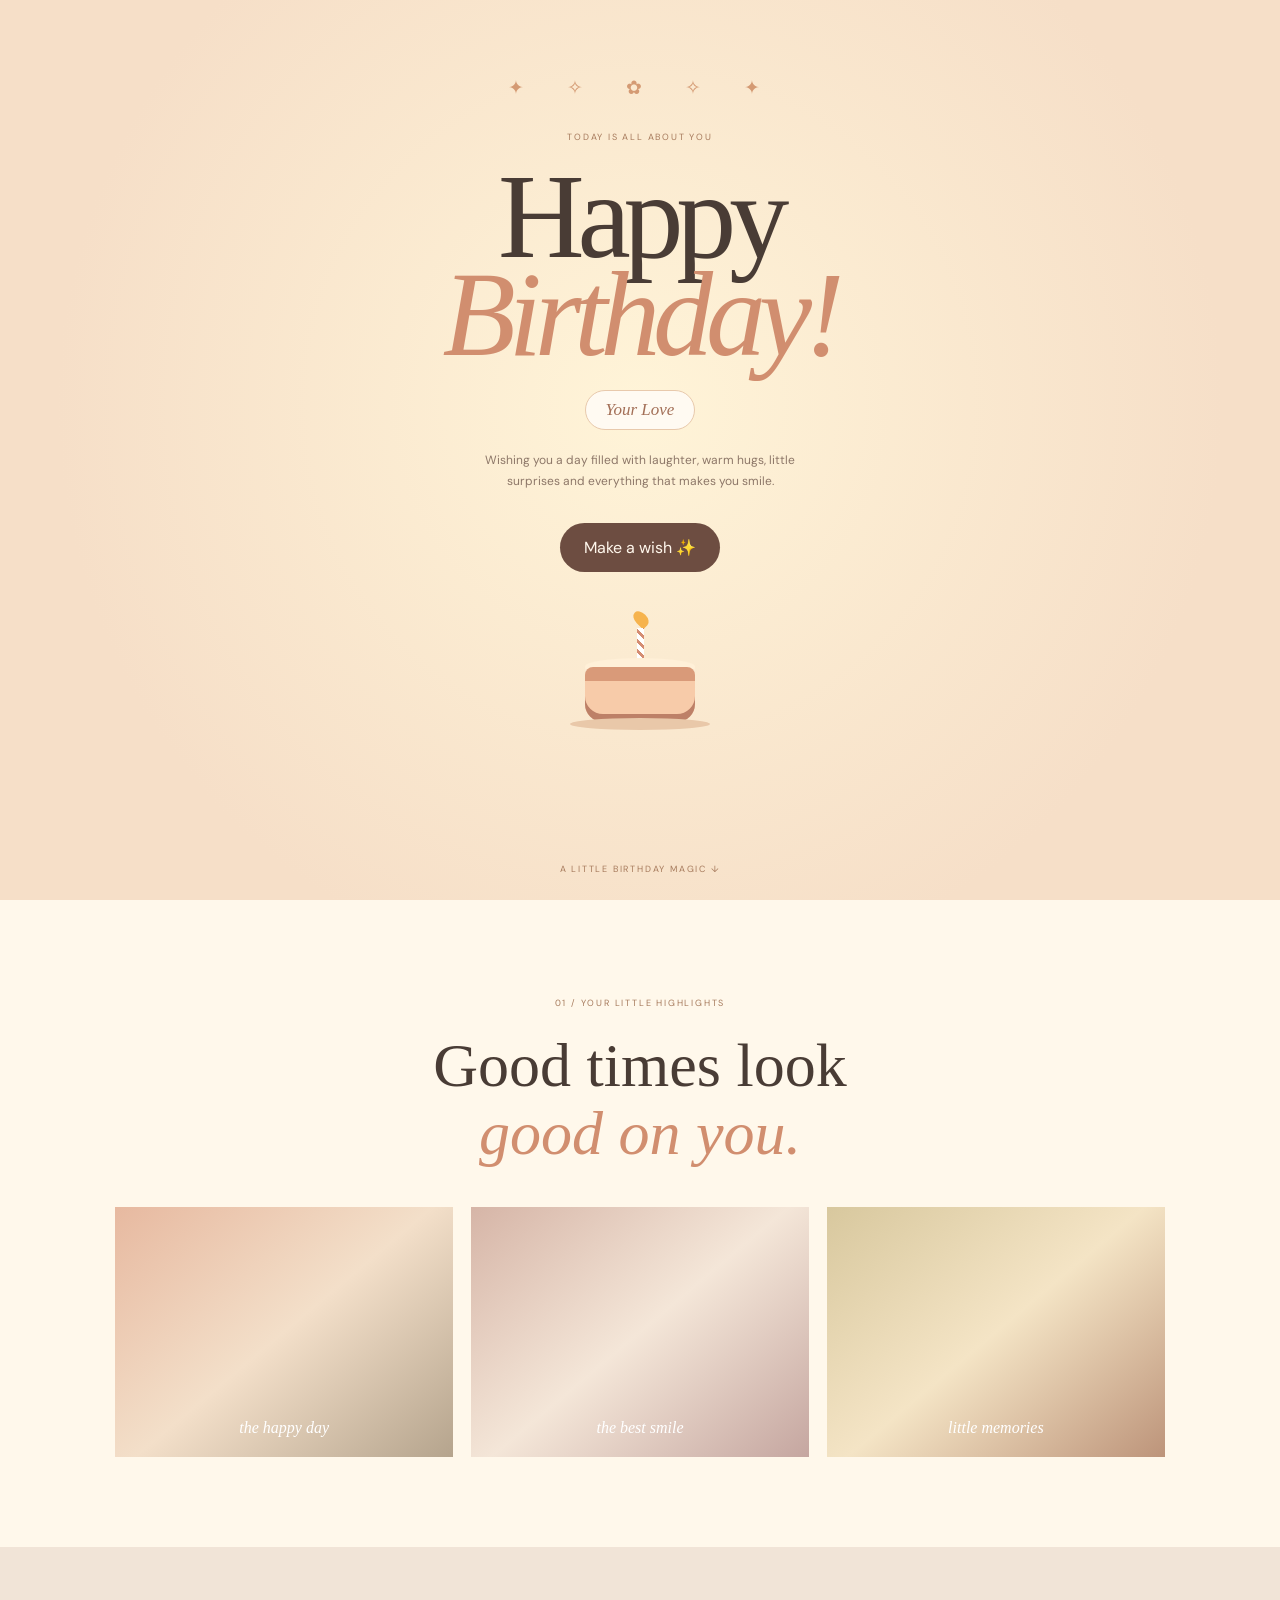
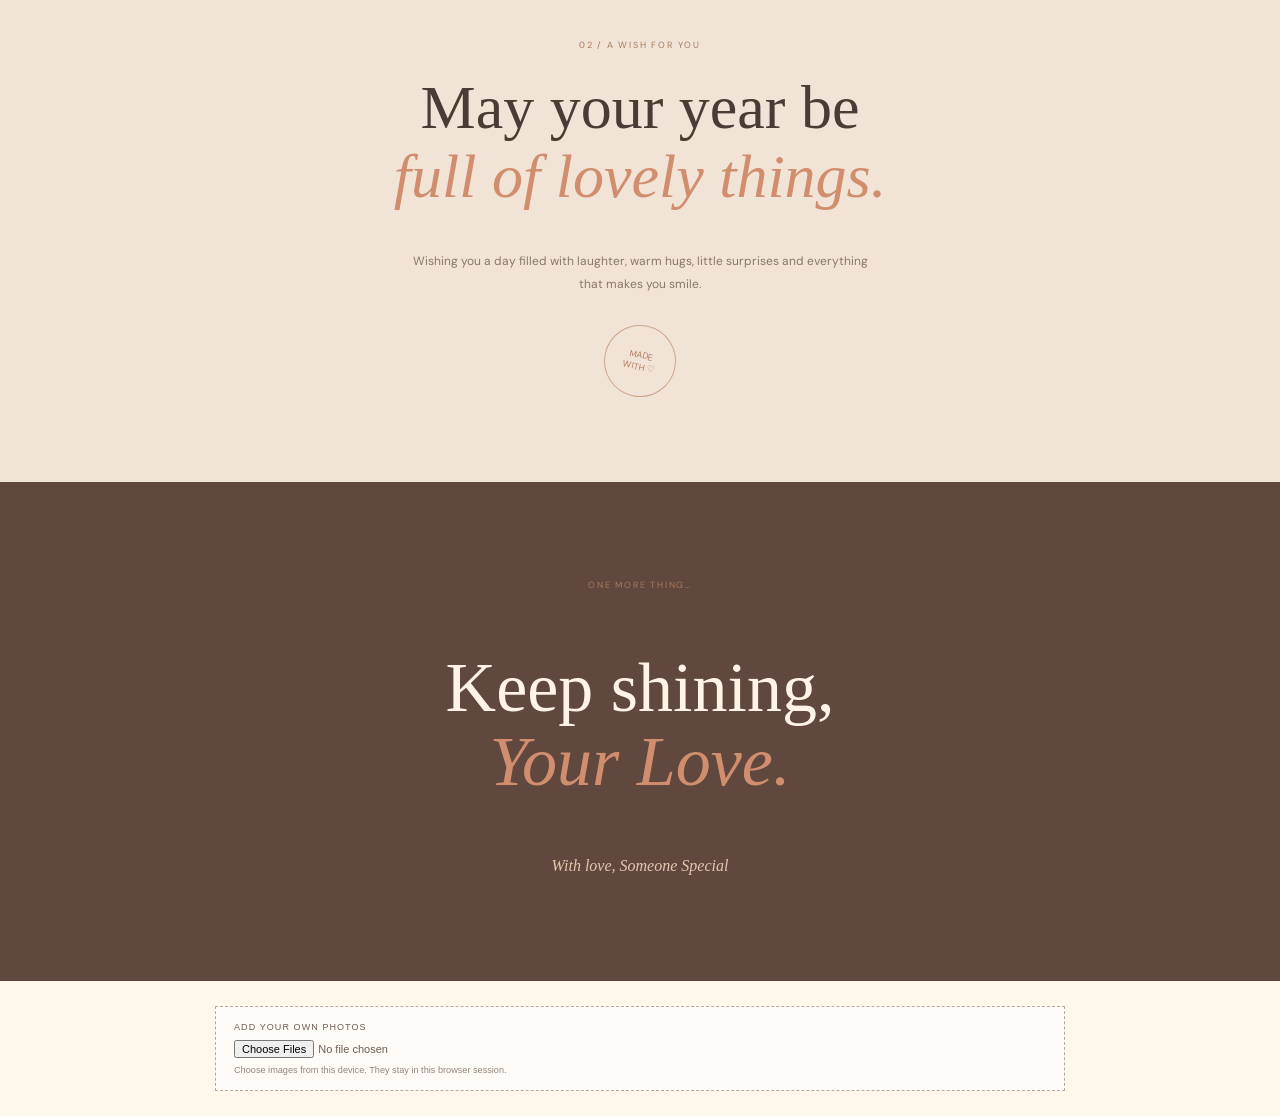
==== products/birthday-basic.html @ 86fb19fc "Add files via upload" ====
<!doctype html><html lang="en"><head><meta charset="utf-8"><meta name="viewport" content="width=device-width,initial-scale=1"><meta name="theme-color" content="#f7eee8"><title>BIRTHDAY CLASSIC — A Little Love Studio</title><link href="https://fonts.googleapis.com/css2?family=DM+Sans:wght@400;500;600&family=Playfair+Display:ital,wght@0,500;0,600;1,500&display=swap" rel="stylesheet"><style>*{box-sizing:border-box}html{scroll-behavior:smooth}body{margin:0;font-family:'DM Sans',Arial,sans-serif}button{font:inherit}body{background:#fff8eb;color:#493c35}.hero{text-align:center;min-height:100vh;padding:75px 20px 80px;position:relative;overflow:hidden;background:radial-gradient(circle at 50% 45%,#fff4d8,#f6dfc8 72%)}.sparkles{font-size:19px;letter-spacing:12px;color:#d49a73}.hero>small,.gallery>small,.wish-section>small,footer>small{font-size:9px;letter-spacing:.2em;color:#a67a5c}.hero>small{display:block;margin-top:30px}.hero h1{font:clamp(65px,12vw,120px)/.82 Georgia;letter-spacing:-.06em;margin:25px 0}.hero h1 i,.gallery h2 i,.wish-section h2 i,footer h2 i{color:#d18e6f;font-weight:400}.name{display:inline-block;background:#fffaf2;border:1px solid #e8c9ac;padding:9px 20px;border-radius:30px;font:italic 17px Georgia;color:#a36f57}.hero p{max-width:360px;margin:20px auto;color:#8d7768;font-size:12px;line-height:1.8}.hero button{border:0;border-radius:30px;background:#6d4d41;color:#fff7ec;padding:14px 24px;margin-top:10px;cursor:pointer}.cake{position:relative;width:150px;height:130px;margin:35px auto}.base{position:absolute;bottom:15px;left:20px;width:110px;height:55px;border-radius:8px 8px 18px 18px;background:linear-gradient(#d99a79 0 25%,#f7cba9 25%);box-shadow:inset 0 -8px #bd8067}.icing{position:absolute;bottom:62px;left:20px;width:110px;height:17px;background:#fff0d8;border-radius:50% 50% 8px 8px}.plate{position:absolute;bottom:7px;left:5px;width:140px;height:12px;border-radius:50%;background:#e9c8a9}.candle{position:absolute;bottom:79px;left:72px;width:7px;height:30px;background:repeating-linear-gradient(45deg,#fff 0 4px,#d58d72 4px 7px);z-index:2}.flame{position:absolute;bottom:109px;left:70px;width:12px;height:18px;border-radius:50% 50% 50% 0;transform:rotate(-45deg);background:#f6b34d;z-index:2;animation:flicker .7s infinite alternate}.down{position:absolute;bottom:25px;left:0;right:0}.gallery{padding:90px 9%;text-align:center}.gallery h2,.wish-section h2{font:clamp(38px,6vw,62px)/1.1 Georgia;margin:20px 0 40px}.gallery>div{display:grid;grid-template-columns:repeat(3,1fr);gap:18px}.gallery>div div{height:250px;display:grid;place-items:end center;padding:20px;background:linear-gradient(140deg,#e7b9a0,#f3dfc9,#b5a48d);color:white;font:italic 16px Georgia}.gallery>div div:nth-child(2){background:linear-gradient(140deg,#d6b5a7,#f4e6d8,#c5a6a0)}.gallery>div div:nth-child(3){background:linear-gradient(140deg,#d8c89e,#f4e4c5,#bd947a)}.wish-section{text-align:center;padding:85px 20px;background:#f1e4d7;position:relative}.wish-section p{max-width:470px;margin:auto;color:#8b7669;font-size:12px;line-height:1.9}.stamp{border:1px solid #d0a58c;border-radius:50%;width:72px;height:72px;display:grid;place-items:center;font-size:9px;color:#b37d63;margin:30px auto 0;transform:rotate(12deg)}footer{text-align:center;padding:90px 20px;background:#60483e;color:#fff4e7}footer h2{font:clamp(42px,7vw,70px)/1.05 Georgia}footer p{font:italic 16px Georgia;color:#e5c5ae}canvas{position:fixed;inset:0;pointer-events:none;z-index:10}@keyframes flicker{to{transform:rotate(-35deg) scale(.8)}}@media(max-width:650px){.gallery>div{grid-template-columns:1fr}.gallery>div div{height:220px}}</style></head><body><section class="hero"><div class="sparkles">✦　✧　✿　✧　✦</div><small>TODAY IS ALL ABOUT YOU</small><h1>Happy<br><i>Birthday!</i></h1><div class="name" id="recipient">Your Love</div><p id="message"></p><button id="wish">Make a wish ✨</button><div class="cake"><div class="flame"></div><div class="candle"></div><div class="icing"></div><div class="base"></div><div class="plate"></div></div><small class="down">A LITTLE BIRTHDAY MAGIC ↓</small></section><section class="gallery"><small>01 / YOUR LITTLE HIGHLIGHTS</small><h2>Good times look<br><i>good on you.</i></h2><div id="photos"><div>the happy day</div><div>the best smile</div><div>little memories</div></div></section><section class="wish-section"><small>02 / A WISH FOR YOU</small><h2>May your year be<br><i>full of lovely things.</i></h2><p id="wishText"></p><div class="stamp">MADE<br>WITH ♡</div></section><footer><small>ONE MORE THING…</small><h2>Keep shining,<br><i id="finalName">Your Love.</i></h2><p id="sender"></p></footer><canvas id="confetti"></canvas><div class="local-upload"><label for="localPhotos">ADD YOUR OWN PHOTOS</label><input id="localPhotos" type="file" accept="image/*" multiple><small>Choose images from this device. They stay in this browser session.</small></div><style>.local-upload{max-width:850px;margin:25px auto;padding:15px 18px;border:1px dashed #bba69a;background:#ffffff99;color:#6d5c52;font:11px Arial}.local-upload label{display:block;letter-spacing:.12em;font-size:9px;margin-bottom:8px}.local-upload input{max-width:100%;font-size:11px}.local-upload small{display:block;margin-top:7px;opacity:.75}#localPreview{display:flex;gap:8px;flex-wrap:wrap;margin-top:10px}#localPreview img{width:65px;height:65px;object-fit:cover;border-radius:3px}</style><script>const CONFIG={recipientName:'Your Love',senderName:'Someone Special',message:'Wishing you a day filled with laughter, warm hugs, little surprises and everything that makes you smile.',birthdayDate:'',photos:[],notes:[]};const $=s=>document.querySelector(s);$('#recipient').textContent=CONFIG.recipientName;$('#message').textContent=CONFIG.message;$('#wishText').textContent=CONFIG.message;$('#finalName').textContent=CONFIG.recipientName+'.';$('#sender').textContent='With love, '+CONFIG.senderName;if(CONFIG.photos.length){$('#photos').innerHTML='';CONFIG.photos.forEach((src,i)=>{let d=document.createElement('div');d.style.background=`center/cover url("${src}")`;d.textContent='memory '+(i+1);$('#photos').append(d)})}function confetti(){let c=$('#confetti'),x=c.getContext('2d');c.width=innerWidth;c.height=innerHeight;let a=Array.from({length:130},()=>({x:Math.random()*c.width,y:-20-Math.random()*c.height/2,v:2+Math.random()*4,s:3+Math.random()*5})),f=0;function draw(){x.clearRect(0,0,c.width,c.height);a.forEach(b=>{b.y+=b.v;x.fillStyle=['#d18e6f','#e9c99b','#a88e9d','#fff1d8'][Math.floor(Math.random()*4)];x.fillRect(b.x,b.y,b.s,b.s)});if(++f<150)requestAnimationFrame(draw)}draw()}$('#wish').onclick=()=>{confetti();$('#wishText').textContent='Your wish is on its way. Keep believing in lovely things. ✨'};
const localPicker=document.getElementById('localPhotos');if(localPicker){localPicker.addEventListener('change',e=>{const files=[...e.target.files].filter(f=>f.type.startsWith('image/'));const preview=document.getElementById('localPreview');preview.innerHTML='';files.forEach((file,i)=>{const reader=new FileReader();reader.onload=()=>{const src=reader.result;const im=document.createElement('img');im.src=src;im.alt='Selected photo '+(i+1);preview.appendChild(im);const target=document.getElementById('gallery')||document.getElementById('photos');if(target){if(target.id==='photos'&&target.querySelector('button')){const b=document.createElement('button');b.textContent=String(i+1).padStart(2,'0');b.dataset.cap='Your uploaded memory '+(i+1);b.style.background=`center/cover url("${src}")`;b.onclick=()=>{const light=document.getElementById('lightbox');if(light){light.classList.add('show');const img=document.getElementById('lightImg');if(img){img.style.display='block';img.src=src;}const txt=document.getElementById('lightText');if(txt)txt.textContent=b.dataset.cap;}};target.appendChild(b);}else{const card=document.createElement('div');card.style.background=`center/cover url("${src}")`;card.style.minHeight='150px';card.style.minWidth='120px';card.textContent='memory '+(i+1);target.appendChild(card);}}};reader.readAsDataURL(file);});});}
</script></body></html>
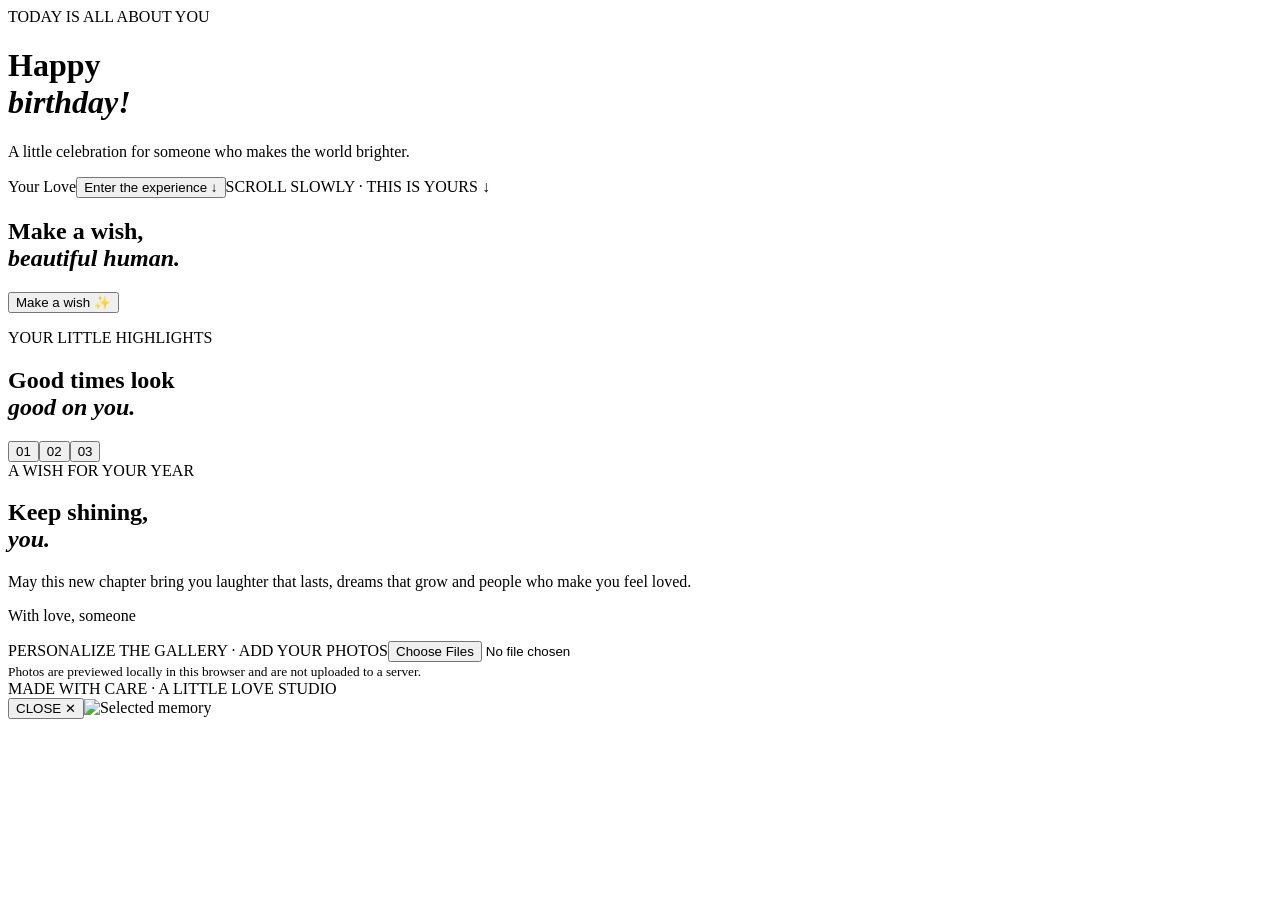
==== commit ccd1b081: "Add files via upload" ====
--- a/products/birthday-basic.html
+++ b/products/birthday-basic.html
@@ -1,3 +1,24 @@
-<!doctype html><html lang="en"><head><meta charset="utf-8"><meta name="viewport" content="width=device-width,initial-scale=1"><meta name="theme-color" content="#f7eee8"><title>BIRTHDAY CLASSIC — A Little Love Studio</title><link href="https://fonts.googleapis.com/css2?family=DM+Sans:wght@400;500;600&family=Playfair+Display:ital,wght@0,500;0,600;1,500&display=swap" rel="stylesheet"><style>*{box-sizing:border-box}html{scroll-behavior:smooth}body{margin:0;font-family:'DM Sans',Arial,sans-serif}button{font:inherit}body{background:#fff8eb;color:#493c35}.hero{text-align:center;min-height:100vh;padding:75px 20px 80px;position:relative;overflow:hidden;background:radial-gradient(circle at 50% 45%,#fff4d8,#f6dfc8 72%)}.sparkles{font-size:19px;letter-spacing:12px;color:#d49a73}.hero>small,.gallery>small,.wish-section>small,footer>small{font-size:9px;letter-spacing:.2em;color:#a67a5c}.hero>small{display:block;margin-top:30px}.hero h1{font:clamp(65px,12vw,120px)/.82 Georgia;letter-spacing:-.06em;margin:25px 0}.hero h1 i,.gallery h2 i,.wish-section h2 i,footer h2 i{color:#d18e6f;font-weight:400}.name{display:inline-block;background:#fffaf2;border:1px solid #e8c9ac;padding:9px 20px;border-radius:30px;font:italic 17px Georgia;color:#a36f57}.hero p{max-width:360px;margin:20px auto;color:#8d7768;font-size:12px;line-height:1.8}.hero button{border:0;border-radius:30px;background:#6d4d41;color:#fff7ec;padding:14px 24px;margin-top:10px;cursor:pointer}.cake{position:relative;width:150px;height:130px;margin:35px auto}.base{position:absolute;bottom:15px;left:20px;width:110px;height:55px;border-radius:8px 8px 18px 18px;background:linear-gradient(#d99a79 0 25%,#f7cba9 25%);box-shadow:inset 0 -8px #bd8067}.icing{position:absolute;bottom:62px;left:20px;width:110px;height:17px;background:#fff0d8;border-radius:50% 50% 8px 8px}.plate{position:absolute;bottom:7px;left:5px;width:140px;height:12px;border-radius:50%;background:#e9c8a9}.candle{position:absolute;bottom:79px;left:72px;width:7px;height:30px;background:repeating-linear-gradient(45deg,#fff 0 4px,#d58d72 4px 7px);z-index:2}.flame{position:absolute;bottom:109px;left:70px;width:12px;height:18px;border-radius:50% 50% 50% 0;transform:rotate(-45deg);background:#f6b34d;z-index:2;animation:flicker .7s infinite alternate}.down{position:absolute;bottom:25px;left:0;right:0}.gallery{padding:90px 9%;text-align:center}.gallery h2,.wish-section h2{font:clamp(38px,6vw,62px)/1.1 Georgia;margin:20px 0 40px}.gallery>div{display:grid;grid-template-columns:repeat(3,1fr);gap:18px}.gallery>div div{height:250px;display:grid;place-items:end center;padding:20px;background:linear-gradient(140deg,#e7b9a0,#f3dfc9,#b5a48d);color:white;font:italic 16px Georgia}.gallery>div div:nth-child(2){background:linear-gradient(140deg,#d6b5a7,#f4e6d8,#c5a6a0)}.gallery>div div:nth-child(3){background:linear-gradient(140deg,#d8c89e,#f4e4c5,#bd947a)}.wish-section{text-align:center;padding:85px 20px;background:#f1e4d7;position:relative}.wish-section p{max-width:470px;margin:auto;color:#8b7669;font-size:12px;line-height:1.9}.stamp{border:1px solid #d0a58c;border-radius:50%;width:72px;height:72px;display:grid;place-items:center;font-size:9px;color:#b37d63;margin:30px auto 0;transform:rotate(12deg)}footer{text-align:center;padding:90px 20px;background:#60483e;color:#fff4e7}footer h2{font:clamp(42px,7vw,70px)/1.05 Georgia}footer p{font:italic 16px Georgia;color:#e5c5ae}canvas{position:fixed;inset:0;pointer-events:none;z-index:10}@keyframes flicker{to{transform:rotate(-35deg) scale(.8)}}@media(max-width:650px){.gallery>div{grid-template-columns:1fr}.gallery>div div{height:220px}}</style></head><body><section class="hero"><div class="sparkles">✦　✧　✿　✧　✦</div><small>TODAY IS ALL ABOUT YOU</small><h1>Happy<br><i>Birthday!</i></h1><div class="name" id="recipient">Your Love</div><p id="message"></p><button id="wish">Make a wish ✨</button><div class="cake"><div class="flame"></div><div class="candle"></div><div class="icing"></div><div class="base"></div><div class="plate"></div></div><small class="down">A LITTLE BIRTHDAY MAGIC ↓</small></section><section class="gallery"><small>01 / YOUR LITTLE HIGHLIGHTS</small><h2>Good times look<br><i>good on you.</i></h2><div id="photos"><div>the happy day</div><div>the best smile</div><div>little memories</div></div></section><section class="wish-section"><small>02 / A WISH FOR YOU</small><h2>May your year be<br><i>full of lovely things.</i></h2><p id="wishText"></p><div class="stamp">MADE<br>WITH ♡</div></section><footer><small>ONE MORE THING…</small><h2>Keep shining,<br><i id="finalName">Your Love.</i></h2><p id="sender"></p></footer><canvas id="confetti"></canvas><div class="local-upload"><label for="localPhotos">ADD YOUR OWN PHOTOS</label><input id="localPhotos" type="file" accept="image/*" multiple><small>Choose images from this device. They stay in this browser session.</small></div><style>.local-upload{max-width:850px;margin:25px auto;padding:15px 18px;border:1px dashed #bba69a;background:#ffffff99;color:#6d5c52;font:11px Arial}.local-upload label{display:block;letter-spacing:.12em;font-size:9px;margin-bottom:8px}.local-upload input{max-width:100%;font-size:11px}.local-upload small{display:block;margin-top:7px;opacity:.75}#localPreview{display:flex;gap:8px;flex-wrap:wrap;margin-top:10px}#localPreview img{width:65px;height:65px;object-fit:cover;border-radius:3px}</style><script>const CONFIG={recipientName:'Your Love',senderName:'Someone Special',message:'Wishing you a day filled with laughter, warm hugs, little surprises and everything that makes you smile.',birthdayDate:'',photos:[],notes:[]};const $=s=>document.querySelector(s);$('#recipient').textContent=CONFIG.recipientName;$('#message').textContent=CONFIG.message;$('#wishText').textContent=CONFIG.message;$('#finalName').textContent=CONFIG.recipientName+'.';$('#sender').textContent='With love, '+CONFIG.senderName;if(CONFIG.photos.length){$('#photos').innerHTML='';CONFIG.photos.forEach((src,i)=>{let d=document.createElement('div');d.style.background=`center/cover url("${src}")`;d.textContent='memory '+(i+1);$('#photos').append(d)})}function confetti(){let c=$('#confetti'),x=c.getContext('2d');c.width=innerWidth;c.height=innerHeight;let a=Array.from({length:130},()=>({x:Math.random()*c.width,y:-20-Math.random()*c.height/2,v:2+Math.random()*4,s:3+Math.random()*5})),f=0;function draw(){x.clearRect(0,0,c.width,c.height);a.forEach(b=>{b.y+=b.v;x.fillStyle=['#d18e6f','#e9c99b','#a88e9d','#fff1d8'][Math.floor(Math.random()*4)];x.fillRect(b.x,b.y,b.s,b.s)});if(++f<150)requestAnimationFrame(draw)}draw()}$('#wish').onclick=()=>{confetti();$('#wishText').textContent='Your wish is on its way. Keep believing in lovely things. ✨'};
-const localPicker=document.getElementById('localPhotos');if(localPicker){localPicker.addEventListener('change',e=>{const files=[...e.target.files].filter(f=>f.type.startsWith('image/'));const preview=document.getElementById('localPreview');preview.innerHTML='';files.forEach((file,i)=>{const reader=new FileReader();reader.onload=()=>{const src=reader.result;const im=document.createElement('img');im.src=src;im.alt='Selected photo '+(i+1);preview.appendChild(im);const target=document.getElementById('gallery')||document.getElementById('photos');if(target){if(target.id==='photos'&&target.querySelector('button')){const b=document.createElement('button');b.textContent=String(i+1).padStart(2,'0');b.dataset.cap='Your uploaded memory '+(i+1);b.style.background=`center/cover url("${src}")`;b.onclick=()=>{const light=document.getElementById('lightbox');if(light){light.classList.add('show');const img=document.getElementById('lightImg');if(img){img.style.display='block';img.src=src;}const txt=document.getElementById('lightText');if(txt)txt.textContent=b.dataset.cap;}};target.appendChild(b);}else{const card=document.createElement('div');card.style.background=`center/cover url("${src}")`;card.style.minHeight='150px';card.style.minWidth='120px';card.textContent='memory '+(i+1);target.appendChild(card);}}};reader.readAsDataURL(file);});});}
+<!doctype html><html lang="en"><head><meta charset="utf-8"><meta name="viewport" content="width=device-width,initial-scale=1"><meta name="theme-color" content="#fff5e9"><title>Your birthday, your magic — A Little Love Studio</title><meta name="description" content="A personalized little website, made with love."><link rel="preconnect" href="https://fonts.googleapis.com"><link rel="preconnect" href="https://fonts.gstatic.com" crossorigin><link href="https://fonts.googleapis.com/css2?family=DM+Sans:wght@400;500;600;700&family=Playfair+Display:ital,wght@0,500;0,600;1,500;1,600&display=swap" rel="stylesheet"><style>:root{{--bg:#fff5e9;--ink:{d['dark']};--muted:#82766f;--accent:#d58d69;--panel:#ffffff;--panel-ink:#332e2c;--button-ink:#fff;--display:Georgia}*{box-sizing:border-box}html{scroll-behavior:smooth}body{margin:0;background:var(--bg);color:var(--ink);font-family:Inter,Arial,sans-serif;overflow-x:hidden}button{font:inherit;cursor:pointer}.grain:before{content:"";position:fixed;inset:0;pointer-events:none;opacity:.08;background-image:url("data:image/svg+xml,%3Csvg viewBox='0 0 180 180' xmlns='http://www.w3.org/2000/svg'%3E%3Cfilter id='n'%3E%3CfeTurbulence type='fractalNoise' baseFrequency='.8' numOctaves='3' stitchTiles='stitch'/%3E%3C/filter%3E%3Crect width='100%25' height='100%25' filter='url(%23n)' opacity='.3'/%3E%3C/svg%3E");z-index:9}.hero{min-height:100svh;padding:clamp(28px,7vw,90px);display:flex;flex-direction:column;justify-content:center;position:relative;overflow:hidden;background:radial-gradient(ellipse at 78% 40%,color-mix(in srgb,var(--accent) 24%,transparent),transparent 48%),var(--bg)}.hero:after{content:"";position:absolute;width:min(62vw,650px);aspect-ratio:1;border:1px solid color-mix(in srgb,var(--accent) 45%,transparent);border-radius:50%;right:-12%;top:12%;box-shadow:0 0 0 35px color-mix(in srgb,var(--accent) 6%,transparent),0 0 0 75px color-mix(in srgb,var(--accent) 4%,transparent);pointer-events:none}.hero>*{position:relative;z-index:1}.eyebrow{font-size:10px;letter-spacing:.23em;text-transform:uppercase;color:var(--accent);font-weight:700}.hero h1{font:clamp(58px,11vw,142px)/.94 var(--display);letter-spacing:-.065em;max-width:950px;margin:28px 0}.hero h1 i,h2 i{font-weight:400;color:var(--accent)}.hero .sub{max-width:430px;color:var(--muted);font-size:14px;line-height:1.9}.name-pill{display:inline-flex;margin-top:16px;padding:10px 17px;border:1px solid color-mix(in srgb,var(--accent) 55%,transparent);border-radius:99px;font:italic 17px var(--display)}.primary{border:0;background:var(--accent);color:var(--button-ink);padding:15px 22px;border-radius:99px;font-size:11px;letter-spacing:.08em;text-transform:uppercase;font-weight:700;box-shadow:0 10px 28px color-mix(in srgb,var(--accent) 25%,transparent);transition:transform .25s,box-shadow .25s}.primary:hover{transform:translateY(-3px);box-shadow:0 15px 34px color-mix(in srgb,var(--accent) 36%,transparent)}.quiet{background:transparent;border:1px solid color-mix(in srgb,var(--accent) 55%,transparent);color:var(--ink);padding:14px 20px;border-radius:99px}.hero .primary{margin-top:25px;align-self:flex-start}.scroll-cue{position:absolute;bottom:28px;left:clamp(28px,7vw,90px);font-size:9px;letter-spacing:.2em;color:var(--muted)}section.content{padding:clamp(65px,10vw,130px) clamp(22px,9vw,130px)}h2{font:clamp(38px,6vw,76px)/1.02 var(--display);letter-spacing:-.045em;margin:20px 0 28px}p{line-height:1.95}.story,.note-card,.letter,.question,.portal,.cake-wrap,.timeline,.final-note{max-width:900px;margin:auto}.note-card,.letter{padding:clamp(28px,6vw,68px);background:var(--panel);color:var(--panel-ink);border:1px solid color-mix(in srgb,var(--accent) 28%,transparent);box-shadow:0 24px 80px #00000012}.note-card p,.letter p{font:16px/2 var(--display);max-width:680px}.signature{color:var(--accent);font-style:italic!important}.question,.final-note,.cake-wrap{text-align:center;padding:clamp(70px,10vw,130px) 22px}.actions{display:flex;justify-content:center;gap:12px;flex-wrap:wrap}.response{min-height:28px;color:var(--accent);font:italic 18px var(--display);margin-top:25px}.gallery-section{padding:90px clamp(22px,8vw,110px);background:var(--panel);color:var(--panel-ink)}.gallery{display:grid;grid-template-columns:repeat(4,1fr);gap:13px;margin-top:35px}.photo{min-height:clamp(170px,27vw,340px);border:0;position:relative;overflow:hidden;background:linear-gradient(145deg,#d7b5a2,#6b7770);text-align:left;color:white;padding:17px;transition:transform .35s,filter .35s}.photo:hover{transform:translateY(-6px) rotate(-1deg);filter:saturate(1.12)}.photo span{position:absolute;bottom:15px;left:17px;font:italic 22px var(--display);text-shadow:0 2px 10px #0008}.p1{background:linear-gradient(145deg,#b77c70,#e7c7a6 55%,#6c6e59)}.p2{background:linear-gradient(145deg,#667b78,#d6b9a2 55%,#8e6e69)}.p3{background:linear-gradient(145deg,#c9a66f,#e9d9b8 55%,#8d7771)}.p4{background:linear-gradient(145deg,#7c6e86,#d9b7b0 55%,#485b61)}.steps{max-width:720px;margin:55px auto 0}.steps article{display:grid;grid-template-columns:55px 1fr;gap:20px;padding:25px 0;border-top:1px solid color-mix(in srgb,var(--ink) 20%,transparent)}.steps b{font:italic 25px var(--display);color:var(--accent)}.steps h3{font:25px var(--display);margin:0 0 7px}.steps p{margin:0;color:var(--muted);font-size:13px}.envelope-wrap{text-align:center;padding:85px 20px}.envelope{width:min(340px,80vw);height:220px;background:#d7b28c;border:0;position:relative;box-shadow:0 25px 60px #0004;transition:transform .4s}.envelope:hover{transform:translateY(-6px)}.flap{position:absolute;inset:0;background:#edcfaa;clip-path:polygon(0 0,100% 0,50% 58%)}.seal{position:absolute;top:45%;left:46%;font-size:30px;color:#8c4d50}.env-label{position:absolute;bottom:28px;left:0;right:0;font:10px Arial;letter-spacing:.2em;color:#654c42}.hint{color:var(--muted);font-size:12px}.hidden{display:none}.letter.open{display:block;animation:rise .7s both}.cake{width:190px;height:155px;margin:20px auto 35px;position:relative}.tier{position:absolute;bottom:20px;left:20px;width:150px;height:75px;border-radius:12px 12px 20px 20px;background:linear-gradient(#f6d6c2 0 25%,#c98170 25%);box-shadow:inset 0 -10px #a96259}.icing{position:absolute;bottom:88px;left:20px;width:150px;height:25px;background:#fff0df;border-radius:50% 50% 12px 12px;z-index:2}.plate{position:absolute;bottom:10px;left:5px;width:180px;height:15px;background:#d6bca6;border-radius:50%}.candle{position:absolute;z-index:3;bottom:108px;left:91px;width:9px;height:36px;background:repeating-linear-gradient(45deg,#fff 0 5px,var(--accent) 5px 9px)}.flame{position:absolute;z-index:4;bottom:140px;left:89px;width:13px;height:20px;background:#ffc66b;border-radius:50% 50% 50% 0;transform:rotate(-45deg);animation:flicker .7s infinite alternate}.giftbox{width:130px;height:110px;margin:35px auto 0;position:relative;transform-style:preserve-3d;transition:transform .8s}.gift-body{position:absolute;bottom:0;left:10px;width:110px;height:78px;background:var(--accent);display:grid;place-items:center;color:var(--button-ink);font-size:34px}.gift-lid{position:absolute;top:20px;left:0;width:130px;height:24px;background:color-mix(in srgb,var(--accent) 75%,white);z-index:2;transition:transform .8s}.gift-bow{position:absolute;z-index:3;top:-10px;left:48px;font-size:36px;color:var(--accent)}.giftbox.open .gift-lid{transform:translate(35px,-50px) rotate(25deg)}.lightbox{position:fixed;inset:0;background:#090b0deF;display:none;align-items:center;justify-content:center;z-index:30;padding:25px}.lightbox.show{display:flex}.lightbox img{max-width:min(900px,90vw);max-height:78vh;object-fit:contain}.lightbox button{position:absolute;top:22px;right:25px;background:transparent;border:1px solid #fff8;color:white;padding:10px 15px;border-radius:30px}.upload{max-width:900px;margin:30px auto;padding:25px;border:1px dashed color-mix(in srgb,var(--accent) 60%,transparent);color:var(--muted);font-size:12px}.upload label{display:block;color:var(--accent);letter-spacing:.15em;font-size:10px;margin-bottom:12px}.upload input{max-width:100%}.upload-preview{display:flex;gap:10px;flex-wrap:wrap;margin-top:15px}.upload-preview img{width:90px;height:110px;object-fit:cover;border-radius:8px;cursor:pointer}.footer{text-align:center;padding:65px 20px;color:var(--muted);font-size:10px;letter-spacing:.18em}.reveal{opacity:0;transform:translateY(25px);transition:opacity .8s,transform .8s}.reveal.visible{opacity:1;transform:none}.spark{position:fixed;pointer-events:none;z-index:20;animation:float 2.4s ease-out forwards}@keyframes float{to{transform:translate(var(--dx),-110vh) rotate(220deg);opacity:0}}@keyframes rise{from{opacity:0;transform:translateY(30px)}to{opacity:1;transform:none}}@keyframes flicker{to{transform:rotate(-35deg) scale(.8);filter:brightness(1.3)}}@media(max-width:700px){.hero{min-height:92svh;padding:55px 25px}.hero:after{width:95vw;right:-50vw;top:24%}.gallery{grid-template-columns:repeat(2,1fr)}.photo{min-height:190px}.steps article{grid-template-columns:35px 1fr}.note-card,.letter{padding:30px 24px}}@media(prefers-reduced-motion:reduce){*,*:before,*:after{scroll-behavior:auto!important;animation:none!important;transition:none!important}}
+</style></head><body class="grain"><header class="hero"><span class="eyebrow">TODAY IS ALL ABOUT YOU</span><h1>Happy<br><i>birthday!</i></h1><p class="sub" id="heroMessage">A little celebration for someone who makes the world brighter.</p><span class="name-pill" id="recipient">Your Love</span><button class="primary" id="start">Enter the experience ↓</button><span class="scroll-cue">SCROLL SLOWLY · THIS IS YOURS ↓</span></header><main><section class="cake-wrap reveal"><div class="cake"><span class="flame"></span><span class="candle"></span><span class="icing"></span><span class="tier"></span><span class="plate"></span></div><h2>Make a wish,<br><i>beautiful human.</i></h2><button class="primary" id="wish">Make a wish ✨</button><p id="response" class="response"></p></section><section class="gallery-section reveal"><span class="eyebrow">YOUR LITTLE HIGHLIGHTS</span><h2>Good times look<br><i>good on you.</i></h2><div class="gallery" id="gallery"><button class="photo p1" data-caption="The happy day"><span>01</span></button><button class="photo p2" data-caption="That lovely smile"><span>02</span></button><button class="photo p3" data-caption="Little memories"><span>03</span></button></div></section><section class="note-card reveal"><span class="eyebrow">A WISH FOR YOUR YEAR</span><h2>Keep shining,<br><i id="dear">you.</i></h2><p id="letter">May this new chapter bring you laughter that lasts, dreams that grow and people who make you feel loved.</p><p class="signature" id="sign">With love, someone</p></section></main><section class="upload"><label for="photoUpload">PERSONALIZE THE GALLERY · ADD YOUR PHOTOS</label><input id="photoUpload" type="file" accept="image/*" multiple><div class="upload-preview" id="uploadPreview"></div><small>Photos are previewed locally in this browser and are not uploaded to a server.</small></section><footer class="footer">MADE WITH CARE · A LITTLE LOVE STUDIO</footer><div class="lightbox" id="lightbox"><button id="closeLightbox">CLOSE ✕</button><img id="lightboxImage" alt="Selected memory"></div><script>{cfg}
+const $ = s => document.querySelector(s);
+const recipient = $('#recipient'); if(recipient) recipient.textContent = CONFIG.recipientName;
+const heroMessage = $('#heroMessage'); if(heroMessage) heroMessage.textContent = CONFIG.message;
+const dear = $('#dear'); if(dear) dear.textContent = CONFIG.recipientName;
+const sign = $('#sign'); if(sign) sign.textContent = 'With love, ' + CONFIG.senderName;
+const letter = $('#letter'); if(letter) letter.textContent = CONFIG.personalLetter;
+const note = $('#note'); if(note) note.textContent = CONFIG.notes[0];
+const occasion = $('#occasionHeading'); if(occasion) occasion.textContent = CONFIG.occasion + ' — a day worth celebrating';
+const start = $('#start'); if(start) start.addEventListener('click',()=>document.querySelector('main').scrollIntoView({behavior:'smooth'}));
+const revealEls = document.querySelectorAll('.reveal');
+if('IntersectionObserver' in window){const io=new IntersectionObserver(entries=>entries.forEach(e=>{if(e.isIntersecting){e.target.classList.add('visible');io.unobserve(e.target)}}),{threshold:.12});revealEls.forEach(el=>io.observe(el));}else revealEls.forEach(el=>el.classList.add('visible'));
+function celebrate(){const symbols=['✦','✧','♡','✿','·'];for(let i=0;i<34;i++){const s=document.createElement('span');s.className='spark';s.textContent=symbols[Math.floor(Math.random()*symbols.length)];s.style.left=Math.random()*100+'vw';s.style.top=(55+Math.random()*40)+'vh';s.style.color=CONFIG.accent||'#d58d69';s.style.fontSize=(12+Math.random()*20)+'px';s.style.setProperty('--dx',(Math.random()*180-90)+'px');document.body.appendChild(s);setTimeout(()=>s.remove(),2500)}}
+const response=$('#response');
+['#yes','#wish','#reveal','#finalReveal','#gift'].forEach(sel=>{const b=$(sel);if(b)b.addEventListener('click',()=>{if(sel==='#gift'){$('#giftbox')?.classList.add('open');if(response)response.textContent=CONFIG.notes[0]}else if(sel==='#yes'){if(response)response.textContent='Thank you for reading. Take all the time you need. ♡'}else if(response)response.textContent=CONFIG.notes[Math.min(1,CONFIG.notes.length-1)];celebrate()})});
+const no=$('#no');if(no)no.addEventListener('click',()=>{if(response)response.textContent='That is okay. Your feelings and your time matter. ♡'});
+const openLetter=$('#openLetter');if(openLetter)openLetter.addEventListener('click',()=>{$('#letterPanel').classList.remove('hidden');$('#letterPanel').classList.add('open');openLetter.classList.add('opened');openLetter.setAttribute('aria-expanded','true')});
+function showImage(src,alt){$('#lightboxImage').src=src;$('#lightboxImage').alt=alt||'Memory';$('#lightbox').classList.add('show')}
+$('#closeLightbox').addEventListener('click',()=>$('#lightbox').classList.remove('show'));$('#lightbox').addEventListener('click',e=>{if(e.target.id==='lightbox')$('#lightbox').classList.remove('show')});
+document.querySelectorAll('.photo').forEach((b,i)=>b.addEventListener('click',()=>{const bg=getComputedStyle(b).backgroundImage;const url=bg.match(/url\(["']?(.*?)["']?\)/);if(url)showImage(url[1],b.dataset.caption);else if(response)response.textContent=b.dataset.caption||'A little memory to keep ♡'}));
+const gallery=$('#gallery');if(CONFIG.photos.length&&gallery){gallery.innerHTML='';CONFIG.photos.forEach((src,i)=>{const b=document.createElement('button');b.className='photo p'+(i%4+1);b.dataset.caption='Memory '+(i+1);b.style.backgroundImage='linear-gradient(#0001,#0003),url('+JSON.stringify(src)+')';b.style.backgroundSize='cover';b.style.backgroundPosition='center';b.innerHTML='<span>'+String(i+1).padStart(2,'0')+'</span>';b.addEventListener('click',()=>showImage(src,'Memory '+(i+1)));gallery.appendChild(b)})}
+$('#photoUpload').addEventListener('change',e=>{const preview=$('#uploadPreview');preview.innerHTML='';[...e.target.files].filter(f=>f.type.startsWith('image/')).forEach((file,i)=>{const url=URL.createObjectURL(file);const img=document.createElement('img');img.src=url;img.alt='Uploaded memory '+(i+1);img.addEventListener('click',()=>showImage(url,img.alt));preview.appendChild(img);if(gallery){const b=document.createElement('button');b.className='photo p'+(i%4+1);b.dataset.caption='Your memory '+(i+1);b.style.backgroundImage='linear-gradient(#0001,#0003),url('+JSON.stringify(url)+')';b.style.backgroundSize='cover';b.style.backgroundPosition='center';b.innerHTML='<span>'+String(i+1).padStart(2,'0')+'</span>';b.addEventListener('click',()=>showImage(url,b.dataset.caption));gallery.appendChild(b)}})});
 </script></body></html>
